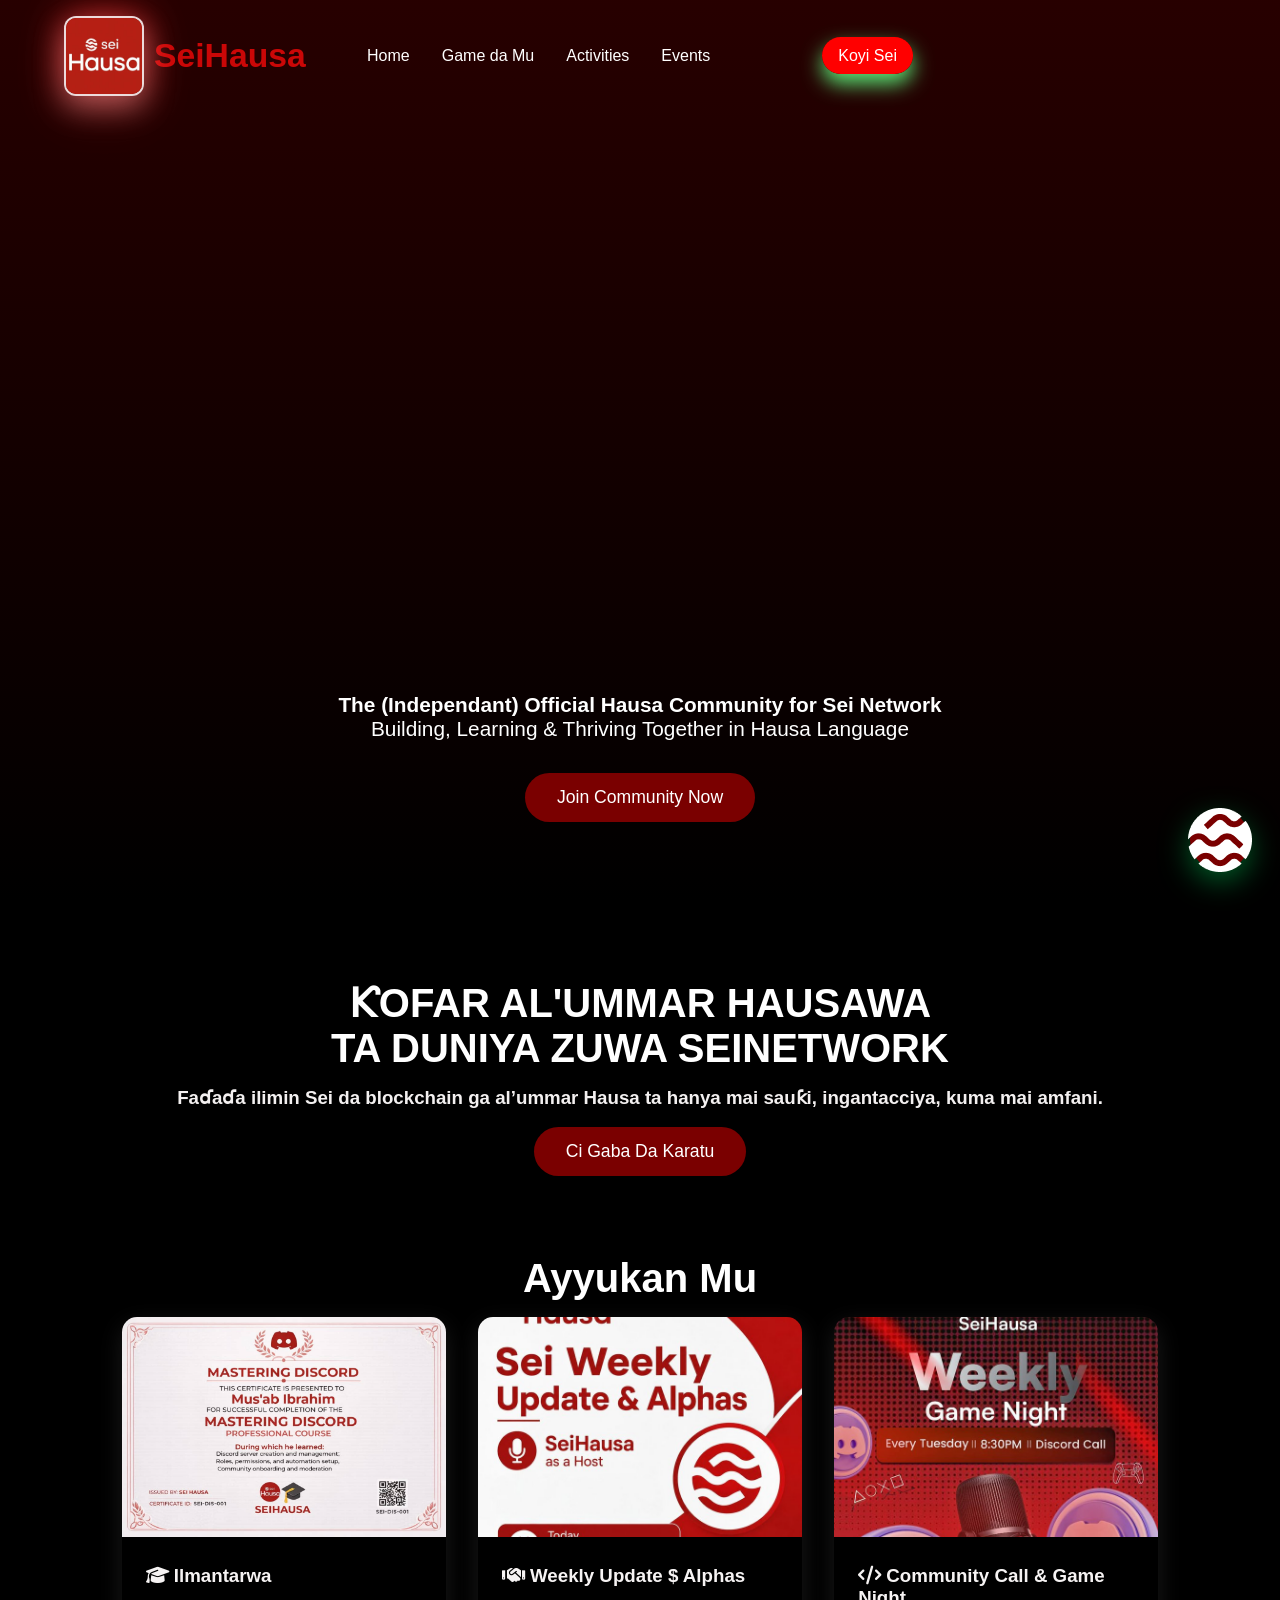
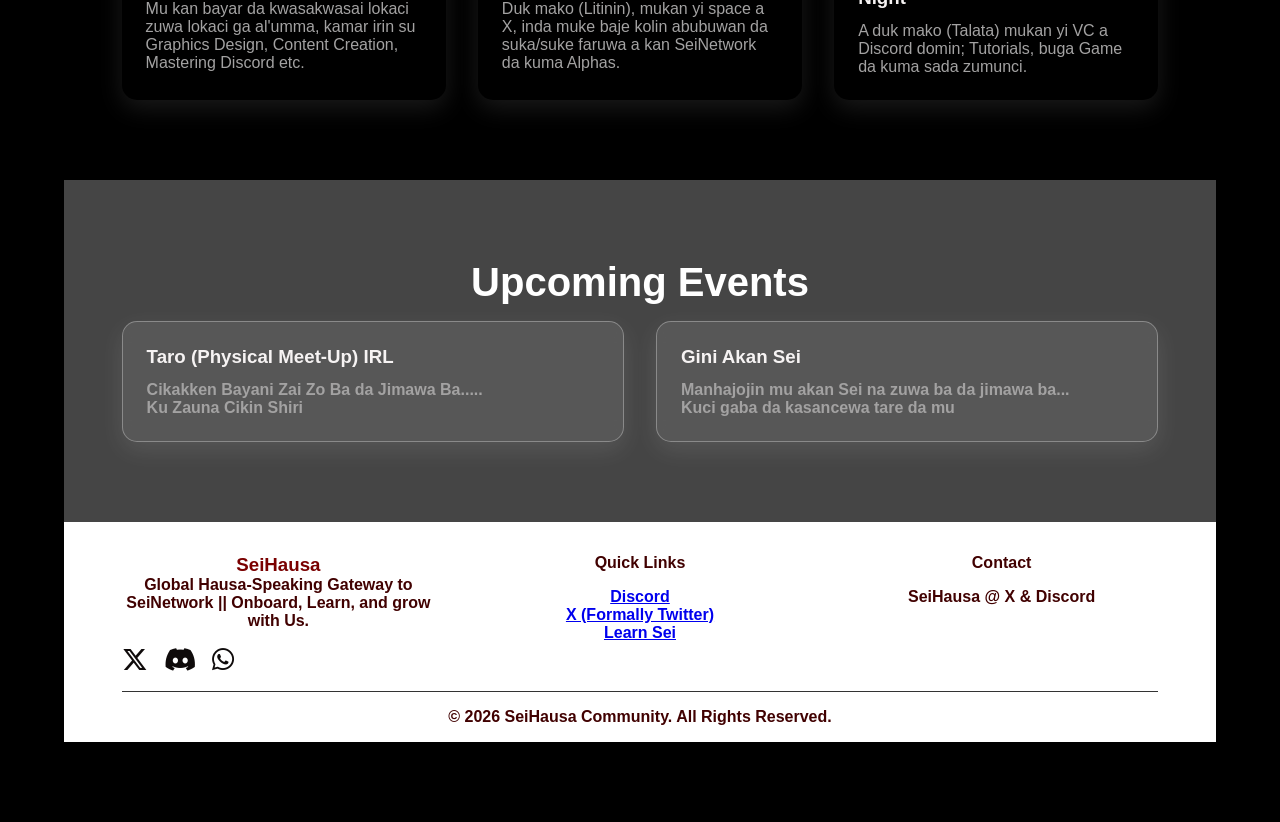
==== index.html @ 211f21bb "Initial commit" ====
<!DOCTYPE html>
<html lang="en">
<head>
    <meta charset="UTF-8">
    <meta name="viewport" content="width=device-width, initial-scale=1.0">
    <title>SeiHausa - Community</title>
    <link rel="icon" type="image/jpeg" href="Pics/seihausalogo.jpg">
    <link rel="stylesheet" href="https://cdnjs.cloudflare.com/ajax/libs/font-awesome/6.6.0/css/all.min.css">
    <link rel="stylesheet" href="style.css">
</head>
<body>
    <!-- Navbar -->
    <nav>
        <div class="logo">
            <a href="index.html#home">
            <i class=""></i>
            <img src="Pics/seihausalogo.jpg" alt="SeiHausa Logo">
            </a>
           <h3>SeiHausa</h3>
           
        </div>
        <ul class="nav-links" id="navLinks">
            <li><a href="index.html#home">Home</a></li>
            <li><a href="About.html">Game da Mu</a></li>
            <li><a href="#activities">Activities</a></li>
            <li><a href="#events">Events</a></li>
            <li><a class="nav-button" href="Koyi Sei.html">Koyi Sei</a></li>
        </ul>
        <div class="mobile-menu" id="mobileMenu">
            <i class="fas fa-bars"></i>
        </div>
    </nav>


    <!-- Hero -->
    <section class="hero" id="home">
        <video id="bg-video" autoplay muted loop playsinline>
            <source src="vids\seihausanow.mp4" type="video/mp4">
            Your browser does not support the video tag.
        </video>
        <div class="hero-content">
            <p><strong>The (Independant) Official Hausa Community for Sei Network</strong><br>
            Building, Learning & Thriving Together in Hausa Language</p>
            <a href="https://discord.gg/fZXe4jrRyM" class="btn btn-primary" onclick="joinCommunity()">Join Community Now</a>
        </div>
    </section>

    <!-- About -->
    <section class="about" id="about">
        <h1 class="section-title"><strong>ƘOFAR AL'UMMAR HAUSAWA</strong> </br><strong>TA DUNIYA ZUWA SEINETWORK</strong></h1>
        <div class="about-grid">
            <div>
            
                <p>
                   <h3> Faɗaɗa ilimin Sei da blockchain ga al’ummar Hausa ta hanya mai sauƙi, 
                    ingantacciya, kuma mai amfani.</h3>
                    <br>
                     <a href="About.html" class="btn btn-primary">Ci Gaba Da Karatu</a>
                </p>


    <!-- Activities -->
    <section class="activities" id="activities">
        <h2 class="section-title">Ayyukan Mu</h2>
        <div class="activities-grid">
            <div class="card">
                <img src="Pics\cert.jpg" alt="Ilimi">
                <div class="card-content">
                    <h3><i class="fas fa-graduation-cap"></i> Ilmantarwa</h3>
                    <p>Mu kan bayar da kwasakwasai lokaci zuwa lokaci ga al'umma, kamar irin su Graphics Design, Content Creation, Mastering Discord etc.</p>
                </div>
            </div>
            <div class="card">
                <img src="Pics\weeklyupdate.jpg" alt="X-Space">
                <div class="card-content">
                    <h3><i class="fas fa-handshake"></i> Weekly Update $ Alphas</h3>
                    <p>Duk mako (Litinin), mukan yi space a X, inda muke baje kolin abubuwan da suka/suke faruwa a kan SeiNetwork da kuma Alphas.</p>
                </div>
            </div>
            <div class="card">
                <img src="Pics\weekly discord.jpg" alt="Com-Call">
                <div class="card-content">
                    <h3><i class="fas fa-code"></i> Community Call & Game Night</h3>
                    <p>A duk mako (Talata) mukan yi VC a Discord domin; Tutorials, buga Game da kuma sada zumunci.</p>
                </div>
            </div>
        </div>
    </section>

    <!-- Events -->
    <section class="events" id="events">
        <h2 class="section-title">Upcoming Events</h2>
        <div class="activities-grid">
            <div class="card event-card">
                <div class="card-content">
                    <h3>Taro (Physical Meet-Up) IRL</h3>
                    <p><strong>Cikakken Bayani Zai Zo Ba da Jimawa Ba.....</p>
                    <p>Ku Zauna Cikin Shiri</p>
                   
                </div>
            </div>
            <div class="card event-card">
                <div class="card-content">
                    <h3>Gini Akan Sei</h3>
                    <p><strong>Manhajojin mu akan Sei na zuwa ba da jimawa ba...</strong></p>
                    <p>Kuci gaba da kasancewa tare da mu</p>
                
                </div>
            </div>
        </div>
    </section>

    <!-- Footer -->
    <footer>
        <div class="footer-grid">
            <div>
                <h3 style="color:var(--primary);">SeiHausa</h3>
                <p>Global Hausa-Speaking Gateway to SeiNetwork || Onboard, Learn, and grow with Us.</p>
                <div class="social-links">
                    <a href="https://x.com/SeiHausa" target="_blank"><i class="fab fa-x-twitter"></i></a>
                    <a href="https://discord.gg/fZXe4jrRyM" target="_blank"><i class="fab fa-discord"></i></a>
                    <a href="https://chat.whatsapp.com/Dmmr5qLHJPmBP0pQVHxKOF" target="_blank"><i class="fab fa-whatsapp"></i></a>
                </div>
            </div>
            <div>
                <h4>Quick Links</h4>
                <p style="margin-top:1rem;">
                    <a href="https://discord.gg/fZXe4jrRyM">Discord</a><br>
                    <a href="https://x.com/SeiHausa">X (Formally Twitter)</a><br>
                    <a href="#">Learn Sei</a>
                </p>
            </div>
            <div>
                <h4>Contact</h4>
                <p style="margin-top:1rem;">
                     SeiHausa @ X & Discord<br>
                </p>
            </div>
        </div>

       
        <div class="footer-bottom">
            &copy; 2026 SeiHausa Community. All Rights Reserved.
        </div>
    </footer>  

    <a href="Koyi Sei.html" class="join-float" onclick="joinCommunity()" target="_blank">
        <i class=""></i>
        <img src="Pics/sei-logo.webp" alt="SeiHausa Logo">
    </a>

    <script src="script.js"></script>
</body>
</html>
---- style.css ----
:root {
    --primary: #7a0000;
    --secondary: #1e88e5;
    --dark: #ffffff;
    --light: #000000;
}

* {
    margin: 0;
    padding: 0;
    box-sizing: border-box;
}

body {
    font-family: 'Segoe UI', Tahoma, Geneva, Verdana, sans-serif, League Gothic, 'Anton';
    line-height: ;
    color: #1a9120;
    background-color: #000000;
}

/* Navbar */
nav {
    background: transparent;
    color: #ffffff;
    padding: 1rem 5%;
    position: fixed;
    width: 100%;
    top: 0;
    z-index: 1000;
    display: flex;
    justify-content: space-between;
    align-items: center;
    backdrop-filter: blur(0px);
    transition: background-color 300ms ease, color 300ms ease, box-shadow 300ms ease;
}

nav.scrolled {
    background: #ffffff;
    color: #111111;
    box-shadow: 0 6px 24px rgba(0,0,0,0.12);
}

nav.transparent {
    background: transparent;
    color: #ffffff;
}

nav.scrolled {
    background: #ffffff;
    color: #111111;
    box-shadow: 0 6px 24px rgba(0,0,0,0.12);
}

nav.transparent {
    background: transparent;
    color: #ffffff;
}

.logo {
    font-size: 1.8rem;
    font-weight: bold;
    color: #ca0707;
    display: flex;
    align-items: center;
    gap: 10px;
}

.logo img {
    max-height: 80px;
    width: auto;
    display: block;
    border-radius: 12px;
    box-shadow: 0 12px 30px rgba(216, 195, 195, 0.35);
    border: 2px solid rgba(255, 255, 255, 0.85);
    background: rgba(212, 11, 11, 0.08);
    filter: drop-shadow(0 0 18px rgba(255, 39, 39, 0.8));
}

.nav-links {
    display: flex;
    list-style: none;
    gap: 2rem;
     position: absolute;
     left: 50%;
     transform: translateX(-50%);
 }
 
 .nav-links a {
     color: inherit;
     text-decoration: none;
     font-weight: 500;
     padding: 0.25rem 0;
     transition: color 0.25s ease, transform 0.2s ease;
 }
 
 nav.scrolled .nav-links a {
     color: #111111;
 }
 
 nav.transparent .nav-links a {
     color: #ffffff;
 }
 
 .nav-links a:hover {
    color: var(--secondary);
      transition: background 0.25s ease, color 0.25s ease;
    cursor: pointer;
}

.nav-links a.nav-button {
    background: red;
    color: #ffffff;
    padding: 0.65rem 1rem;
    border-radius: 999px;
    box-shadow: 0 10px 20px rgb(91, 225, 115);
    margin-left: 5rem;
}

.nav-links a.nav-button:hover {
    background: #8f0000;
    color: #ffffff;
    transform: translateY(-2px);
    box-shadow: 0 14px 28px rgba(122, 0, 0, 0.32);
}

/* Hero */
.hero {
    height: 100vh;
    position: relative;
    overflow: hidden;
    display: flex;
    align-items: flex-end;
    justify-content: center;
    text-align: center;
    color: rgb(255, 255, 255);
   
    padding-bottom: 30px;
}

.hero-about {
    height: 40vh;
     max-width: 1000px;
    position: relative;
    overflow: hidden;
    display: flex;
    align-items: flex-end;
    justify-content: center;
    text-align: left;
    position: center;
    color: rgb(163, 162, 162);
    margin-top: 150px;
    margin-left: 300px;
    margin-right: 300px;
    padding: 20px;
    padding-bottom: 30px;
    border: 1px solid #625f5f;
    background: rgba(0, 0, 0, 0.5);
    box-shadow: 0 8px 25px rgba(255, 255, 255, 0.2);
}

.hero-content {
   
    max-width: 800px;
    padding: 3rem;
    position: relative;
    z-index: 2;
    margin-top: auto;
}

.hero::before {
    content: "";
    position: absolute;
    inset: 0;
    background: linear-gradient(rgba(56, 0, 0, 0.7), rgba(0,0,0,0.7));
    z-index: 1;
}

#bg-video {
    position: absolute;
    top: 0;
    left: 0;
    width: 100%;
    height: 100%;
    object-fit: cover;
    min-width: 100%;
    min-height: 100%;
    z-index: 0;
    pointer-events: none;
}

.hero h1 {
    font-size: 3.5rem;
    margin-bottom: 1rem;
    color: var(--primary);
}

.hero p {
    font-size: 1.3rem;
    margin-bottom: 2rem;
}

.btn {
    padding: 14px 32px;
    font-size: 1.1rem;
    border: none;
    border-radius: 50px;
    cursor: pointer;
    transition: all 0.3s;
    display: inline-block;
    text-decoration: none;
}

.btn-primary {
    background: var(--primary);
    color: white;
}

.btn-primary:hover {
    transform: translateY(-5px);
    box-shadow: 0 10px 20px rgba(253, 253, 253, 0.4);
}

/* Sections */
section {
    padding: 80px 5%;
}

.section-title {
    line-height: none;
    text-align: center;
    font-family: 'Anton', sans-serif;
    font-size: 2.5rem;
    margin-bottom: 1rem;
    color: var(--dark);
}

.about {
     font-family: 'Anton', sans-serif;
     text-align: center;
     color: rgb(243, 240, 240);  
}


.about-grid {
     text-align: center;
     color: rgb(243, 240, 240);  
}
/* About display: grid;
    grid-template-columns: repeat(auto-fit, minmax(300px, 1fr));
    gap: 3rem;
    align-items: center; */

.about-img {
    width: 100%;
    border-radius: 16px;
    box-shadow: 0 10px 30px rgba(0,0,0,0.15);
}

.community-stats {
    display: grid;
    grid-template-columns: repeat(auto-fit, minmax(200px, 1fr));
    gap: 2rem;
    margin-top: 3rem;
}

.stat-card {
    background: #000000;
    padding: 2rem;
    border-radius: 15px;
    text-align: left;
    box-shadow: 0 5px 15px rgba(255, 255, 255, 0.2);
    border: 1px solid #7b7b7b;
    color: rgb(163, 162, 162);
}


.stat-number {
    font-size: 2.8rem;
    font-weight: bold;
    justify-content: left;
    text-align: left;
    color: rgb(163, 162, 162);
    border: 1px solid #000000;
}

.stat-number-content {
    justify-content: left;
    text-align: left;
    color: var(--primary);
    font-style: italic; font-weight: bold;
    border: 1px solid #000000;
}
/* Cards */
.activities-grid {
    display: grid;
    grid-template-columns: repeat(auto-fit, minmax(320px, 3fr));
    gap: 2rem;
}

/* Remove underline for clickable card links */
.activities-grid a {
    text-decoration: none;
    color: inherit;
    display: block;
}

.activities-grid a:hover {
    text-decoration: none;
}

.card {
    background: rgb(0, 0, 0);
    border-radius: 15px;
    overflow: hidden;
    box-shadow: 0 8px 25px rgba(255, 255, 255, 0.1);
    transition: transform 0.4s;
}

.card:hover {
    transform: translateY(-15px);
}

.card img {
    width: 100%;
    height: 220px;
    object-fit: cover;
}

.card-content {
    padding: 1.5rem;
    text-align: left;
    color: rgb(163, 162, 162)

}

.card h3 {
    margin-bottom: 0.8rem;
    color: rgb(246, 243, 243);

}

.read-more-btn {
    display: inline-block;
    margin-top: 1rem;
    padding: 0.75rem 1.25rem;
    border-radius: 999px;
    background: var(--secondary);
    color: #ffffff;
    text-decoration: none;
    font-size: 0.95rem;
    transition: transform 0.2s ease, background 0.2s ease;
}

.read-more-btn:hover {
    background: #0f6dd9;
    transform: translateY(-2px);
}


/* Events */
.events {
    background: rgb(69, 69, 69);
    color: white;
}

.event-card {
    background: rgba(255,255,255,0.1);
    backdrop-filter: blur(10px);
    border: 1px solid rgba(255,255,255,0.3);
}

/* Footer */
footer {
    background: var(--dark);
    color: #410101;
    padding: 2rem 5% 1rem;
}

.footer-grid {
    display: grid;
    grid-template-columns: repeat(auto-fit, minmax(250px, 1fr));
    gap: 3rem;
    margin-bottom: 1em;
}

.social-links {
    display: flex;
    text-decoration: none;
    gap: 1rem;
    margin-top: 1rem;
}

.social-links a {
    color: #0f0b0b;
    font-size: 1.6rem;
    transition: color 0.3s;
}

.social-links a:hover {
    color: var(--primary);
}

.footer-bottom {
    text-align: center;
    border-top: 1px solid #333;
    padding-top: 1rem;
}

/* Floating Button */
.join-float {
    position: fixed;
    bottom: 30px;
    right: 30px;
    background: var(--primary);
    color: white;
    width: 60px;
    height: 60px;
    border-radius: 50%;
    display: flex;
    align-items: center;
    justify-content: center;
    font-size: 1.8rem;
    box-shadow: 0 10px 30px rgba(0, 200, 83, 0.5);
    z-index: 999;
    animation: pulse 2s infinite;
    cursor: pointer;
}

.mobile-menu {
    display: none;
}

@keyframes pulse {
    0% { transform: scale(1); }
    70% { transform: scale(1.1); }
    100% { transform: scale(1); }
}

/* Mobile Responsive */
@media (max-width: 768px) {
    .nav-links {
        display: none;
        flex-direction: column;
        position: absolute;
        top: 70px;
        left: 0;
        width: 100%;
        background: #121212;
        padding: 2rem;
        gap: 1.5rem;
    }
    
    .nav-links.active {
        display: flex;
    }
    
    .mobile-menu {
        display: block;
    }
    
    .hero h1 {
        font-size: 2.8rem;
    }
}
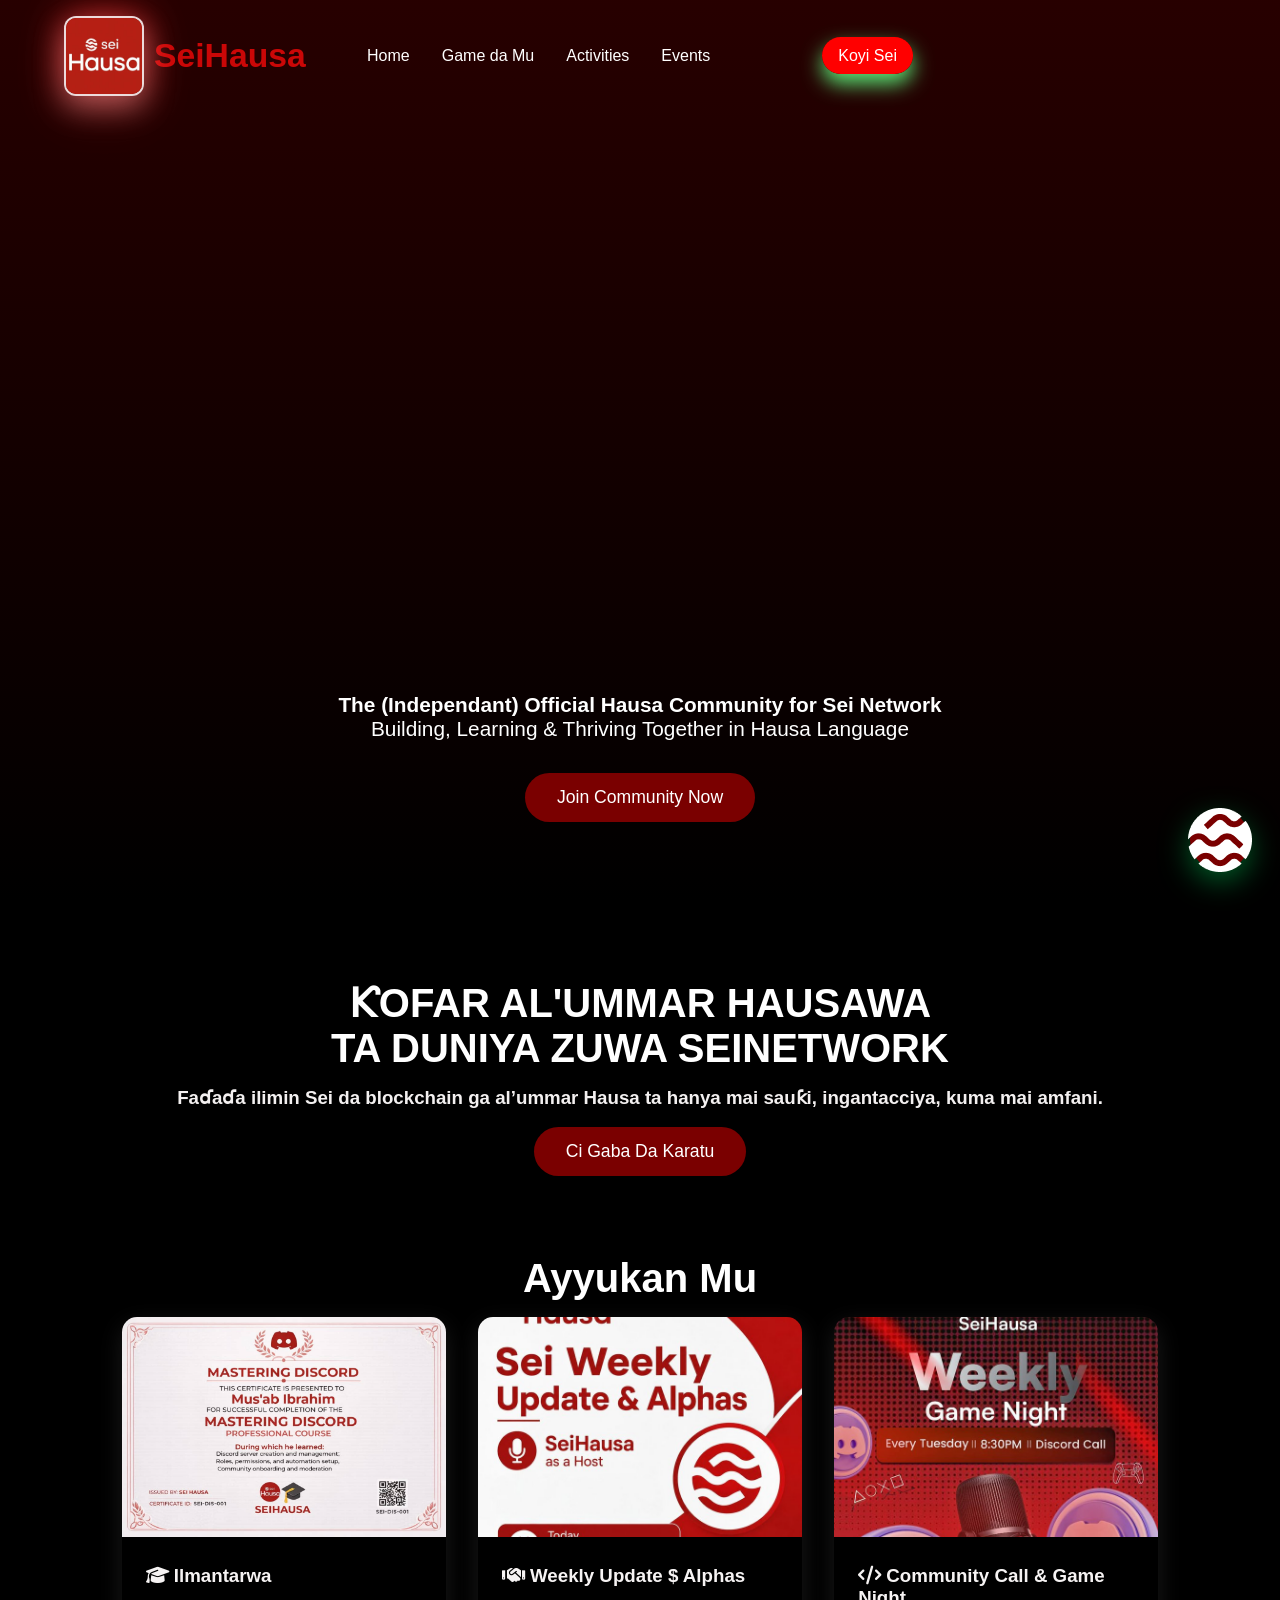
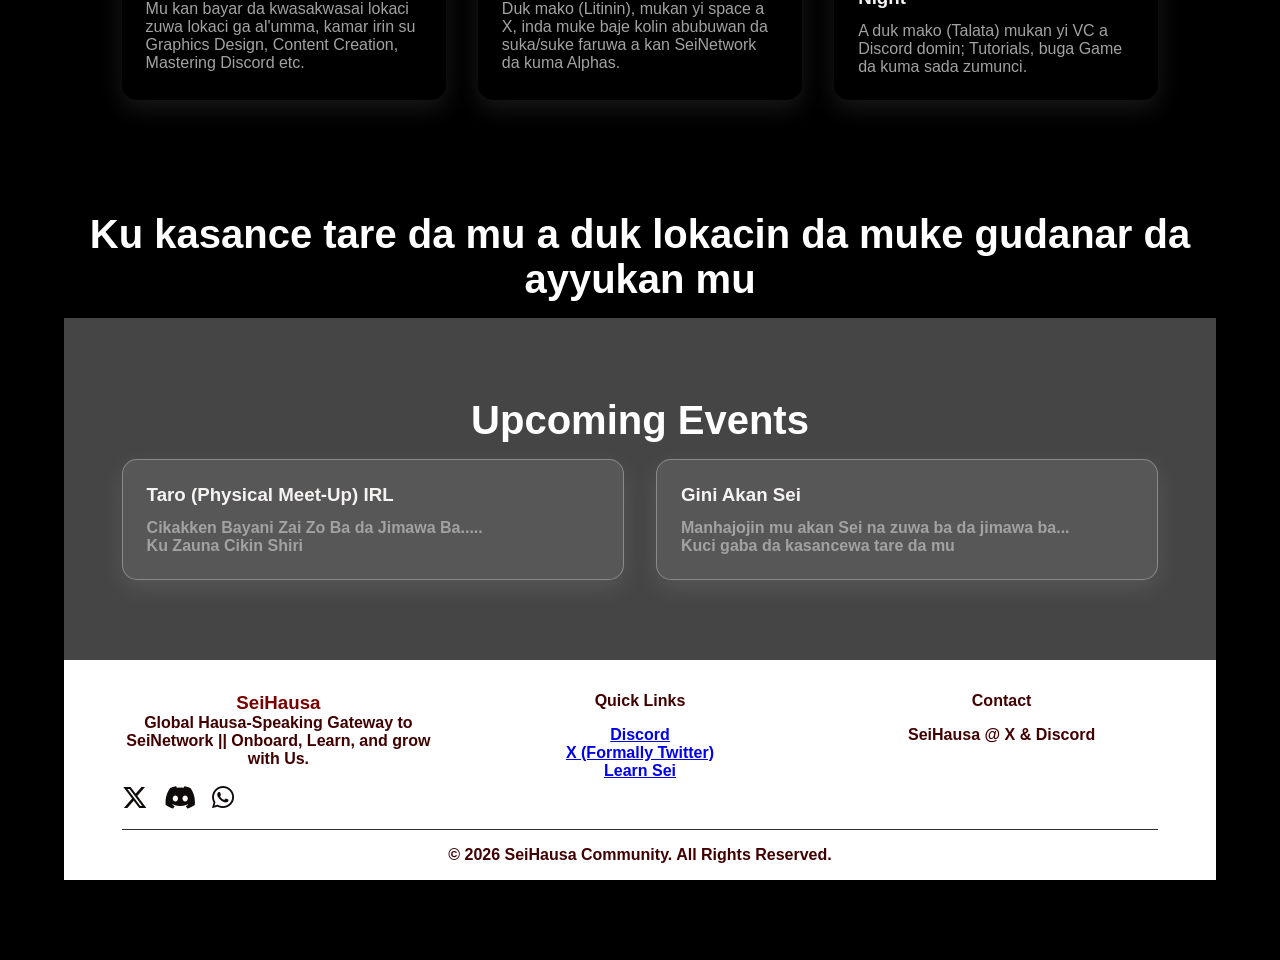
==== commit 692dbd5c: "Make homepage responsive for mobile screens" ====
--- a/index.html
+++ b/index.html
@@ -86,6 +86,7 @@
             </div>
         </div>
     </section>
+    <h1 class="section-title" style="text-align:center; margin-top:2rem;">Ku kasance tare da mu a duk lokacin da muke gudanar da ayyukan mu</h1>
 
     <!-- Events -->
     <section class="events" id="events">
--- a/style.css
+++ b/style.css
@@ -438,27 +438,67 @@
 
 /* Mobile Responsive */
 @media (max-width: 768px) {
+    /* Navbar: stack and full-width menu */
     .nav-links {
         display: none;
         flex-direction: column;
         position: absolute;
         top: 70px;
         left: 0;
+        transform: none;
         width: 100%;
         background: #121212;
-        padding: 2rem;
-        gap: 1.5rem;
-    }
-    
+        padding: 1.25rem 1rem;
+        gap: 0.75rem;
+        box-shadow: 0 8px 20px rgba(0,0,0,0.6);
+    }
+
     .nav-links.active {
         display: flex;
     }
-    
+
+    .nav-links a.nav-button {
+        margin-left: 0;
+        width: 100%;
+        text-align: center;
+        padding: 0.85rem 1rem;
+    }
+
     .mobile-menu {
         display: block;
-    }
-    
-    .hero h1 {
-        font-size: 2.8rem;
-    }
+        font-size: 1.4rem;
+        color: inherit;
+        cursor: pointer;
+    }
+
+    /* Logo adjustments */
+    .logo img { max-height: 48px; }
+    .logo { font-size: 1.1rem; gap: 8px; }
+
+    /* Hero: scale content and hide heavy video on small screens */
+    .hero {
+        height: auto;
+        padding: 5.5rem 1.25rem 2.5rem;
+        align-items: center;
+    }
+
+    #bg-video {
+        display: none;
+    }
+
+    .hero-content {
+        max-width: 100%;
+        padding: 1.25rem;
+        margin-top: 0;
+    }
+
+    .hero h1 { font-size: 2rem; }
+    .hero p { font-size: 1rem; }
+
+    /* Cards and grids: stack for narrow screens */
+    .activities-grid { grid-template-columns: 1fr; }
+    .footer-grid { grid-template-columns: 1fr; }
+
+    /* Floating button smaller */
+    .join-float { width: 48px; height: 48px; bottom: 16px; right: 16px; }
 }
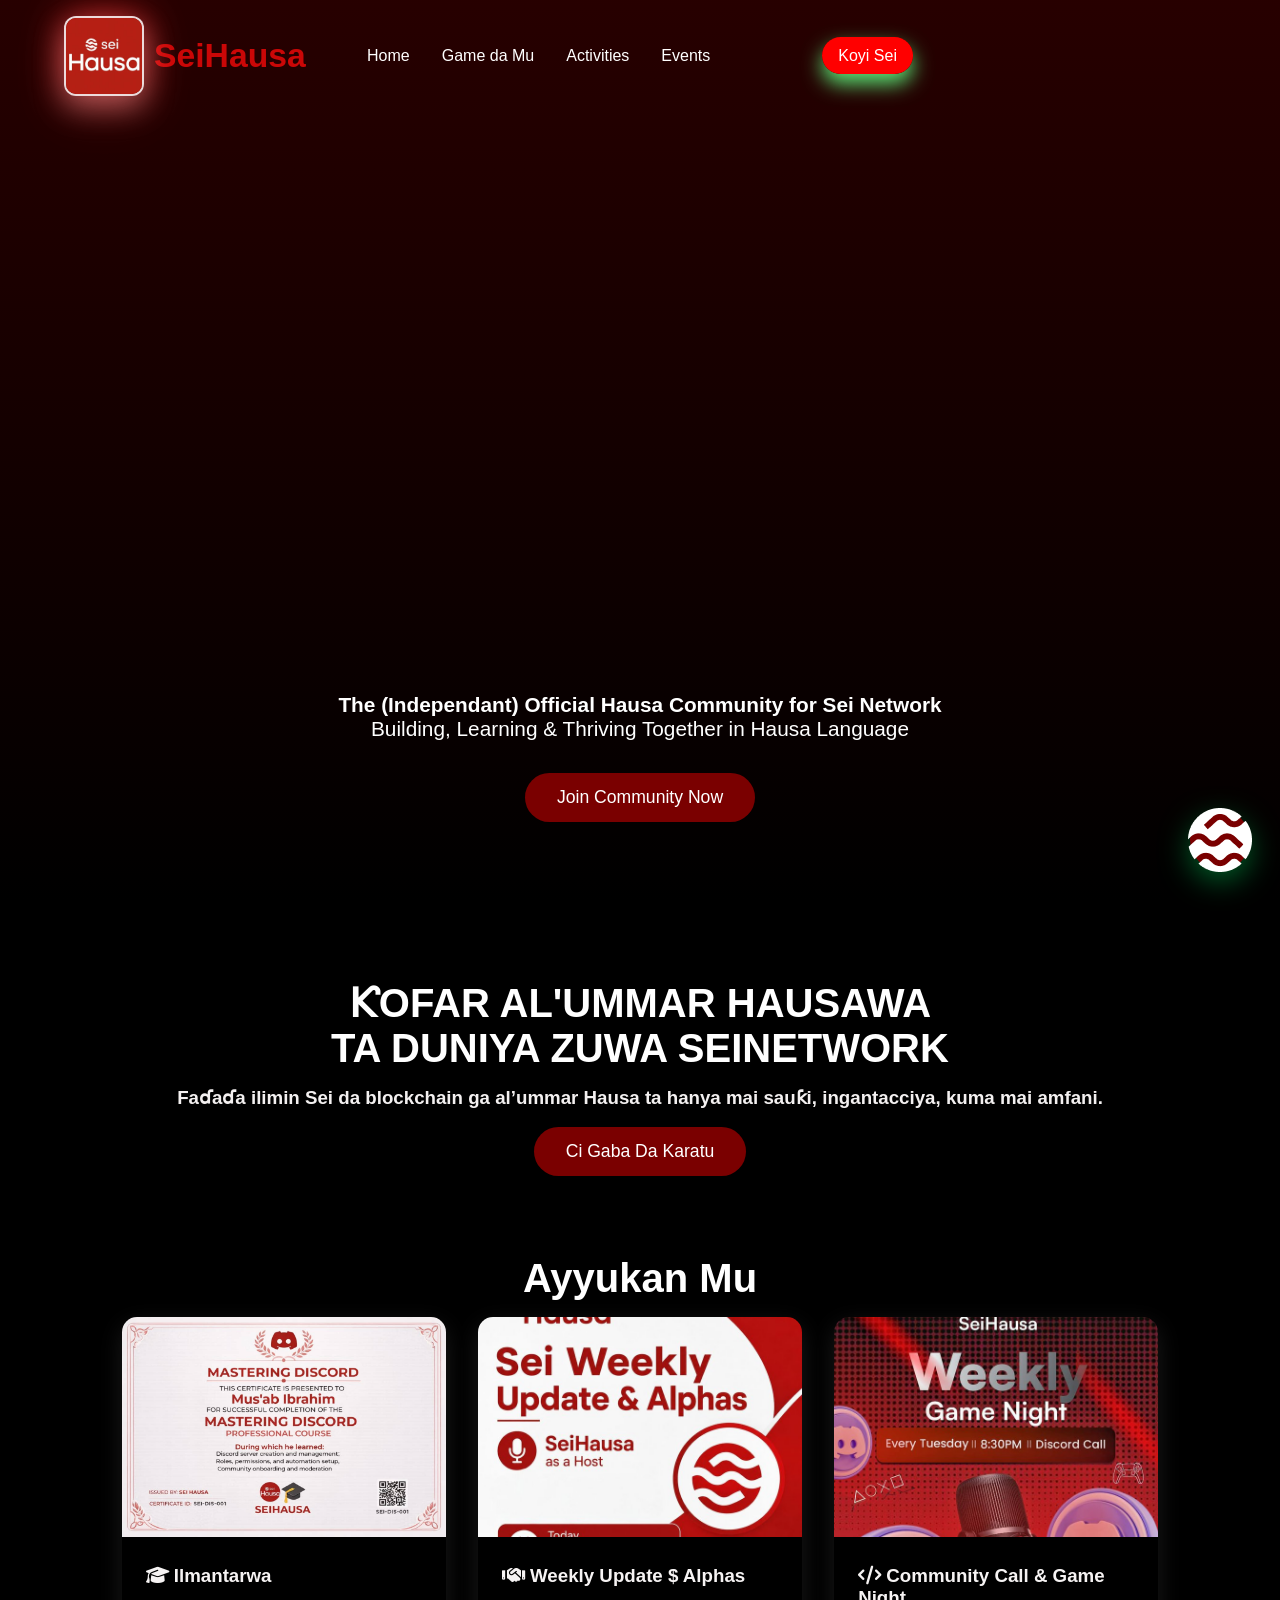
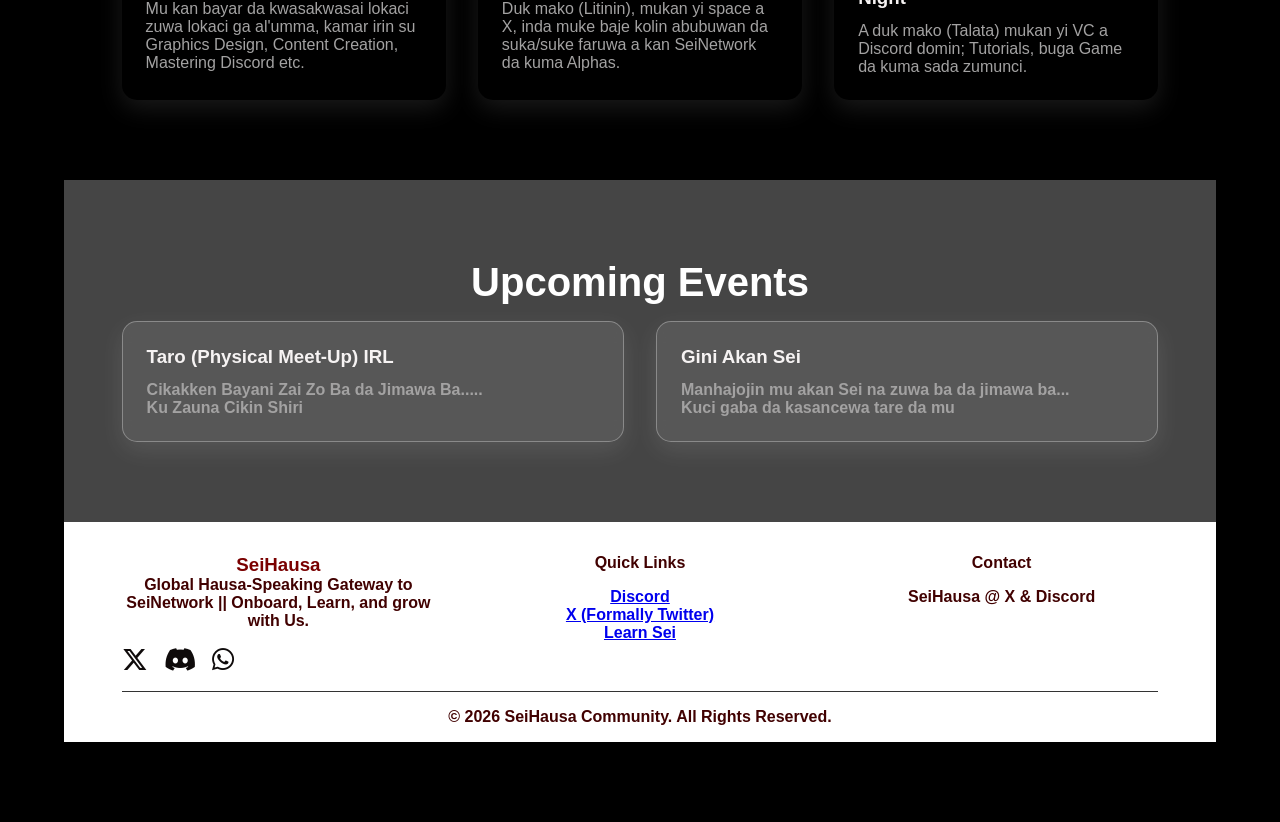
==== commit 666f1576: "Add hamburger menu for mobile view" ====
--- a/index.html
+++ b/index.html
@@ -86,7 +86,6 @@
             </div>
         </div>
     </section>
-    <h1 class="section-title" style="text-align:center; margin-top:2rem;">Ku kasance tare da mu a duk lokacin da muke gudanar da ayyukan mu</h1>
 
     <!-- Events -->
     <section class="events" id="events">
--- a/style.css
+++ b/style.css
@@ -428,6 +428,10 @@
 
 .mobile-menu {
     display: none;
+    font-size: 1.5rem;
+    cursor: pointer;
+    transition: color 0.3s ease;
+    z-index: 1001;
 }
 
 @keyframes pulse {
@@ -447,14 +451,28 @@
         left: 0;
         transform: none;
         width: 100%;
-        background: #121212;
+        background: rgba(18, 18, 18, 0.95);
+        backdrop-filter: blur(10px);
         padding: 1.25rem 1rem;
         gap: 0.75rem;
         box-shadow: 0 8px 20px rgba(0,0,0,0.6);
+        max-height: 0;
+        overflow: hidden;
+        transition: max-height 0.3s ease;
     }
 
     .nav-links.active {
         display: flex;
+        max-height: 400px;
+    }
+
+    .nav-links a {
+        padding: 0.75rem 0;
+        transition: all 0.3s ease;
+    }
+
+    .nav-links a:hover {
+        padding-left: 10px;
     }
 
     .nav-links a.nav-button {
@@ -466,9 +484,18 @@
 
     .mobile-menu {
         display: block;
-        font-size: 1.4rem;
+        font-size: 1.8rem;
         color: inherit;
         cursor: pointer;
+        transition: transform 0.3s ease, color 0.3s ease;
+    }
+
+    .mobile-menu:hover {
+        transform: scale(1.1);
+    }
+
+    .mobile-menu.active {
+        transform: rotate(90deg);
     }
 
     /* Logo adjustments */
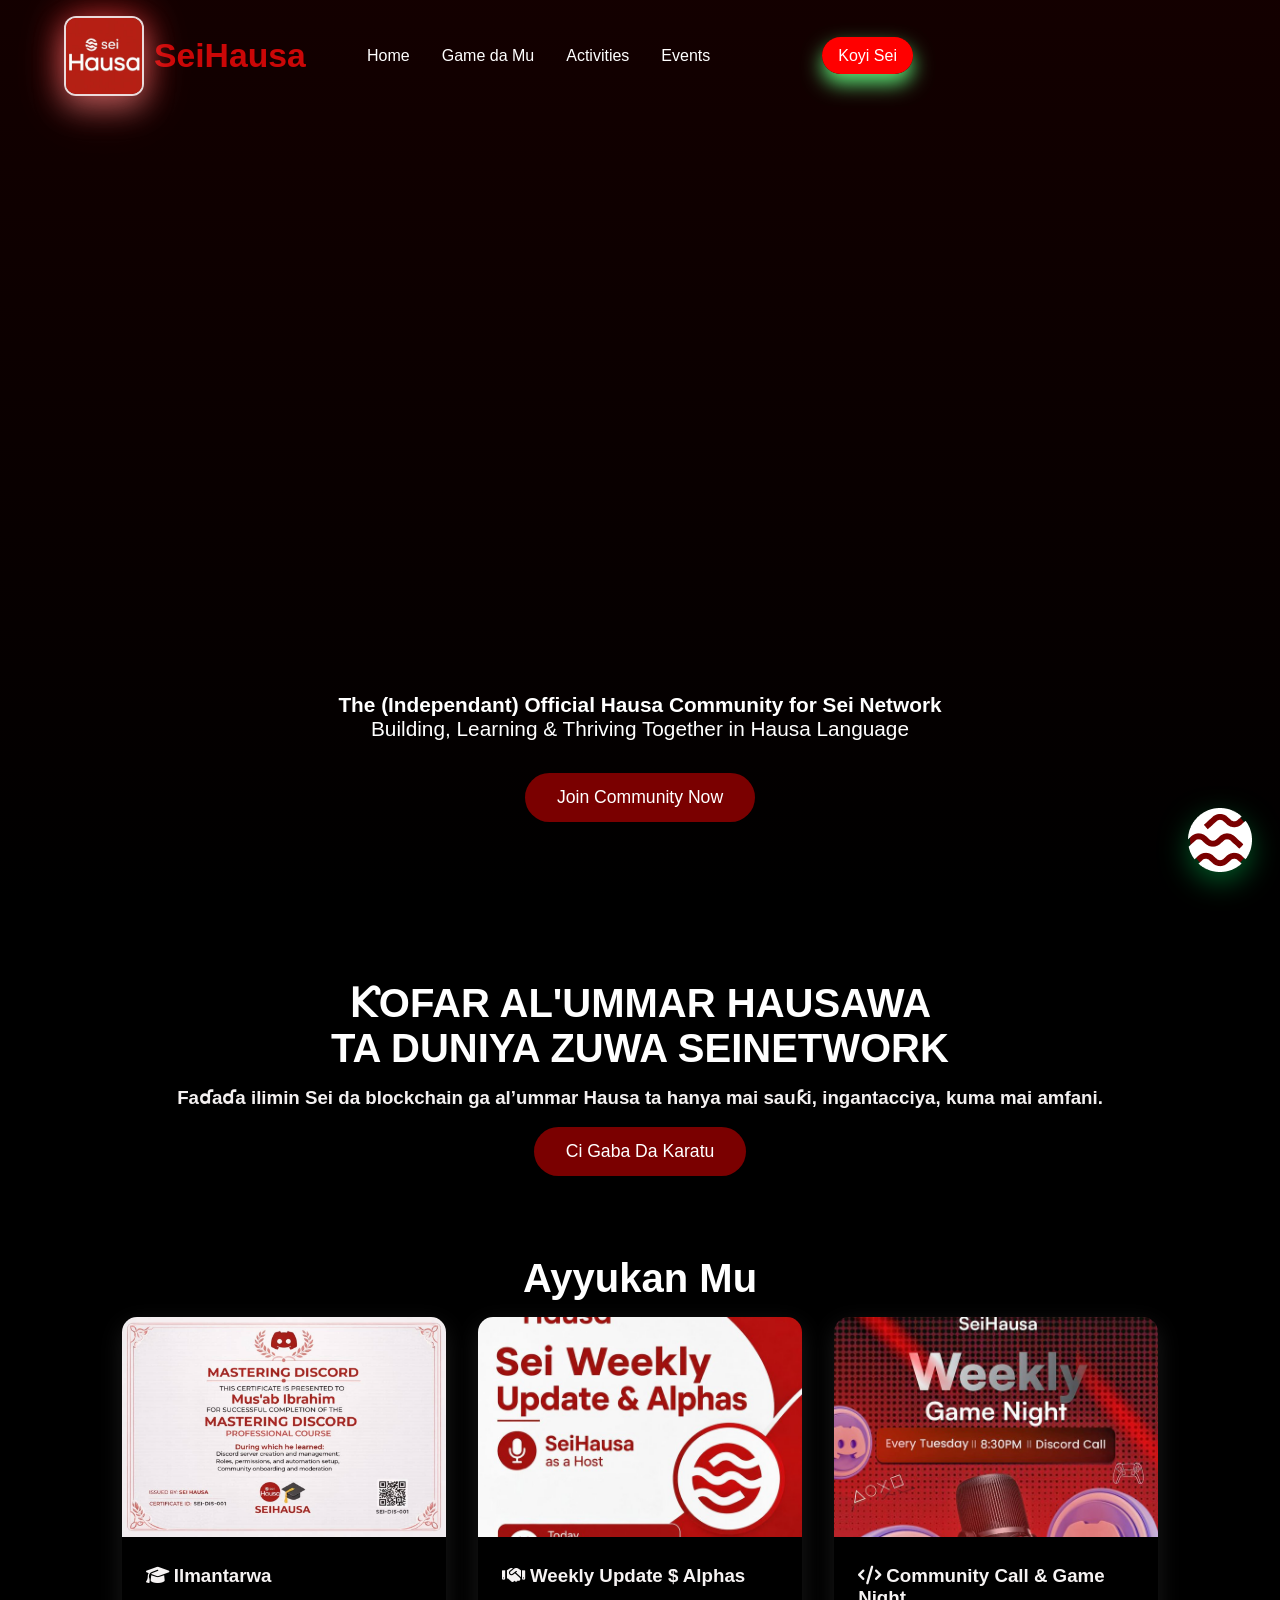
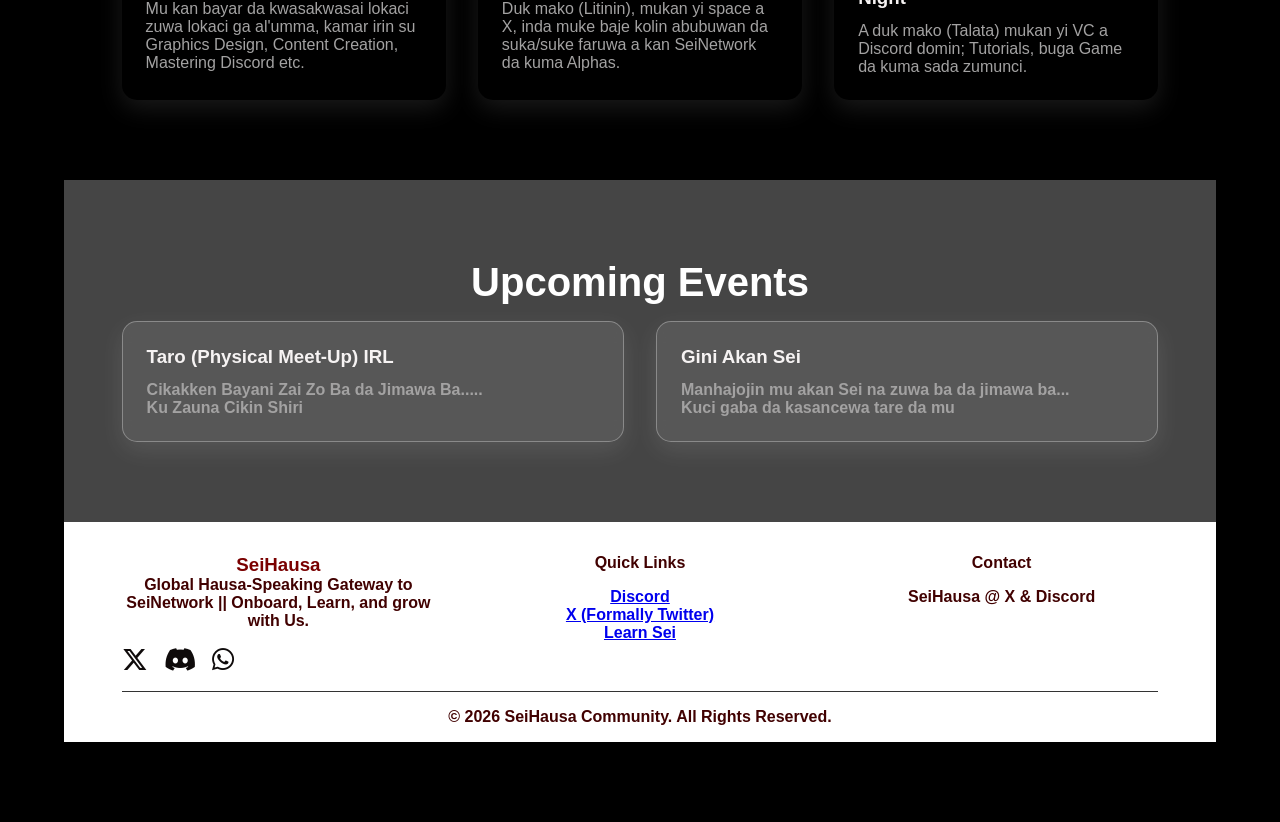
==== commit 677378e1: "Improve hero video clarity: fix path, lighten overlay, tweak video rendering" ====
--- a/index.html
+++ b/index.html
@@ -35,7 +35,7 @@
     <!-- Hero -->
     <section class="hero" id="home">
         <video id="bg-video" autoplay muted loop playsinline>
-            <source src="vids\seihausanow.mp4" type="video/mp4">
+            <source src="vids/seihausanow.mp4" type="video/mp4">
             Your browser does not support the video tag.
         </video>
         <div class="hero-content">
--- a/style.css
+++ b/style.css
@@ -171,7 +171,8 @@
     content: "";
     position: absolute;
     inset: 0;
-    background: linear-gradient(rgba(56, 0, 0, 0.7), rgba(0,0,0,0.7));
+    /* so the video is visible, use a lighter overlay */
+    background: linear-gradient(rgba(56, 0, 0, 0.35), rgba(0,0,0,0.35));
     z-index: 1;
 }
 
@@ -186,6 +187,13 @@
     min-height: 100%;
     z-index: 0;
     pointer-events: none;
+
+    /* improve rendering on some browsers/devices */
+    backface-visibility: hidden;
+    transform: translateZ(0);
+    will-change: transform;
+    /* slight contrast/brightness tweak (adjust as needed) */
+    filter: brightness(0.95) contrast(1.05);
 }
 
 .hero h1 {
